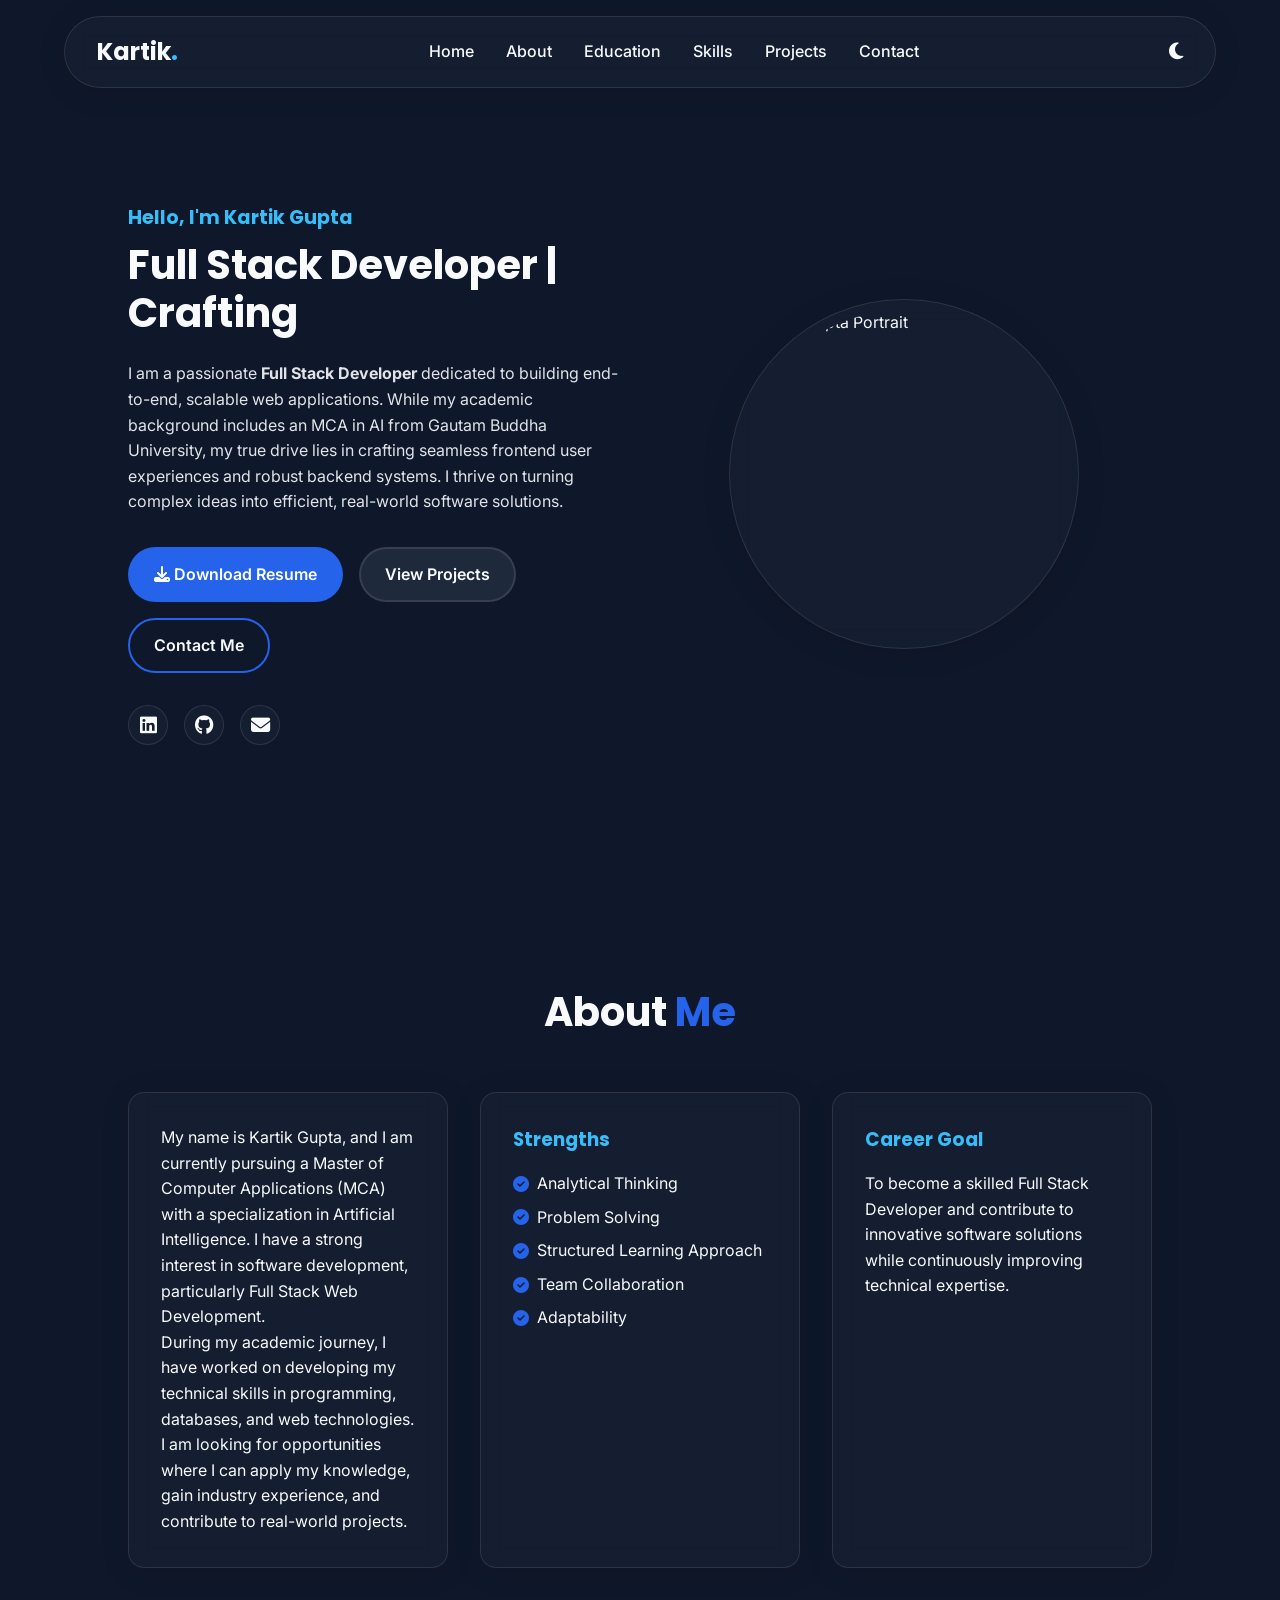
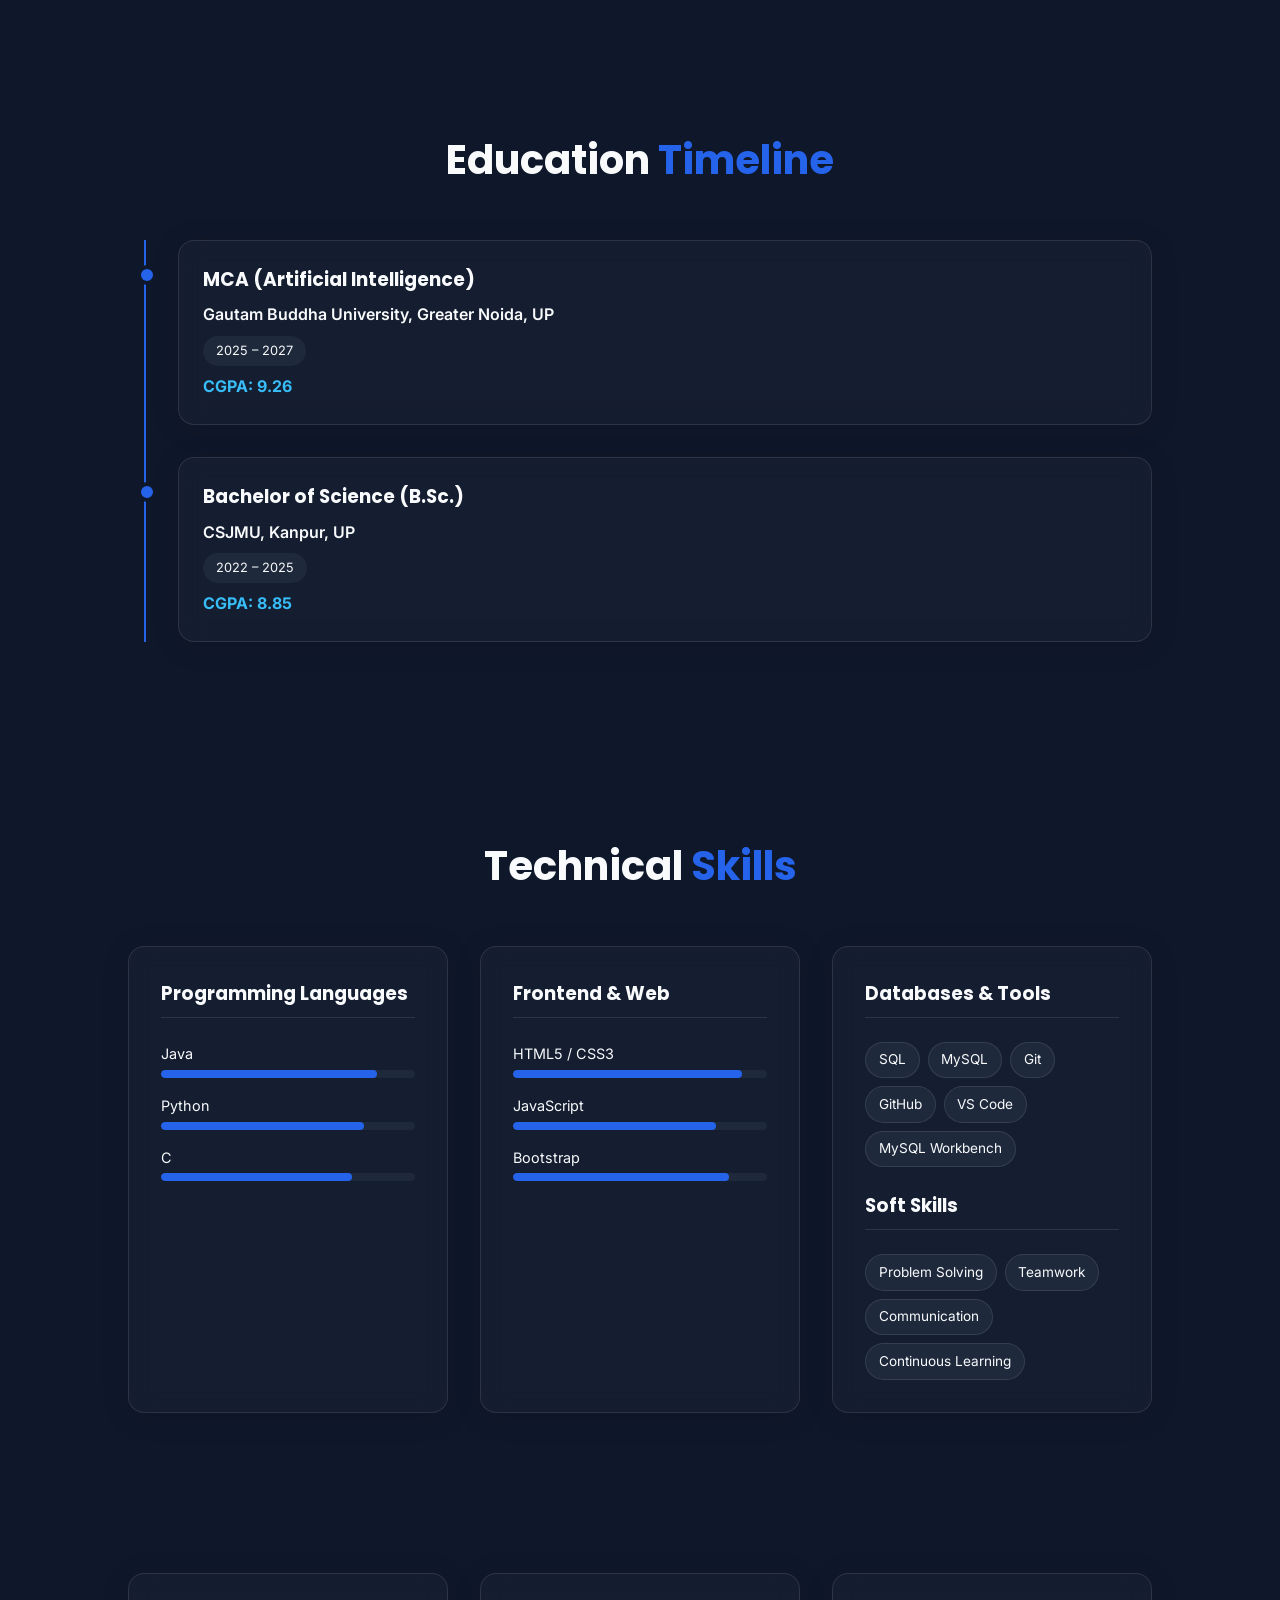
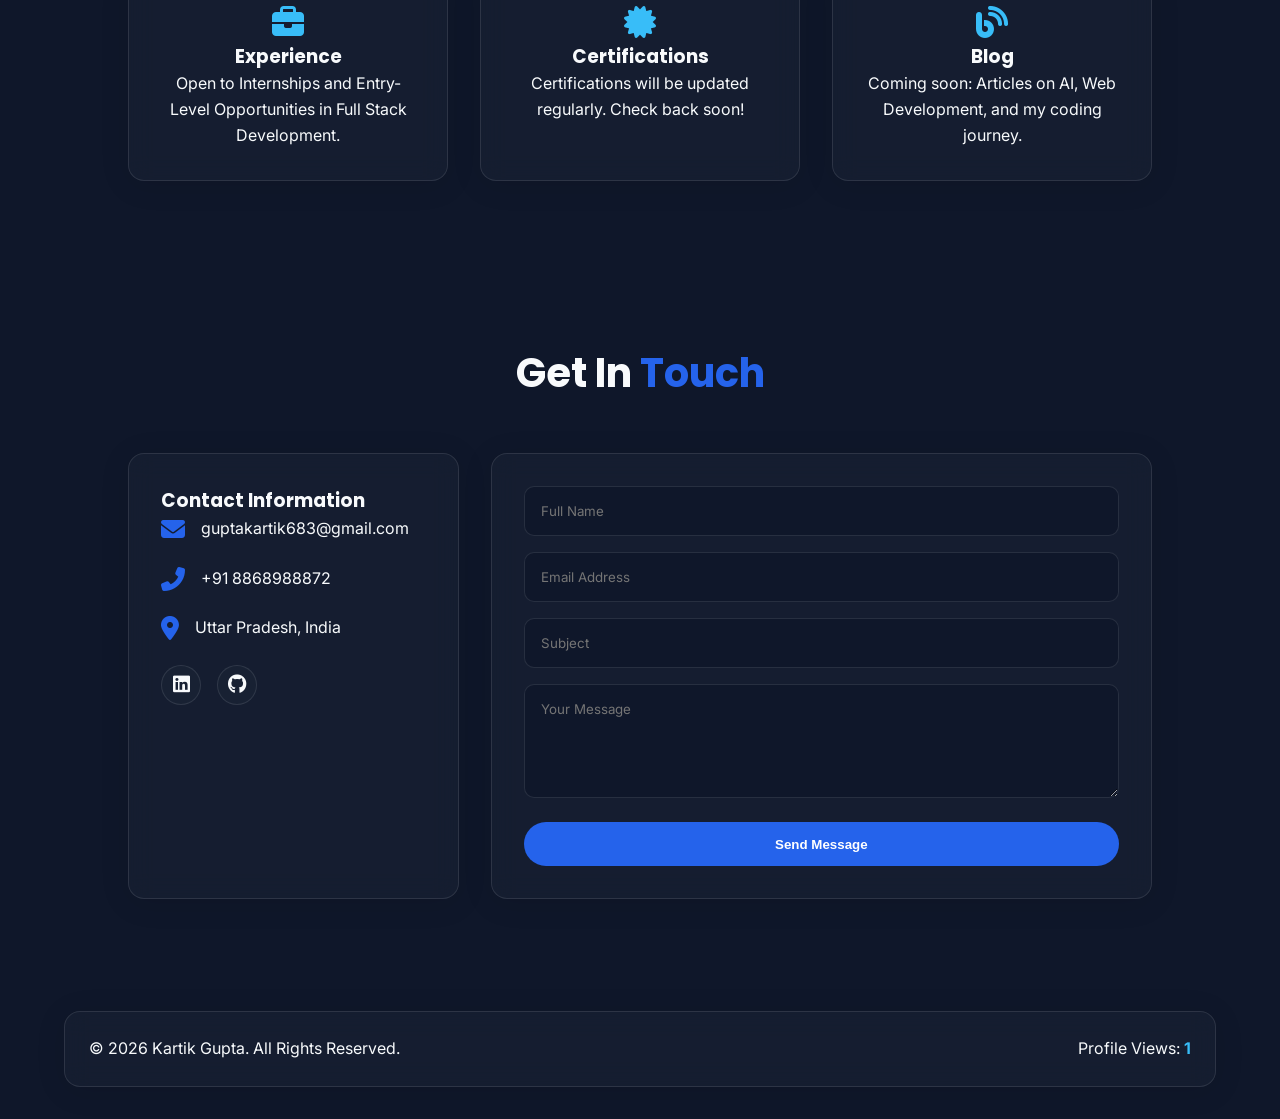
==== index.html @ c0ba5d6f "Renamed files for GitHub Pages" ====
<!DOCTYPE html>
<html lang="en">
<head>
    <meta charset="UTF-8">
    <meta name="viewport" content="width=device-width, initial-scale=1.0">
    <title>Kartik Gupta | Full Stack Developer</title>
    <link href="https://fonts.googleapis.com/css2?family=Inter:wght@300;400;600&family=Poppins:wght@400;500;700&display=swap" rel="stylesheet">
    <link rel="stylesheet" href="https://cdnjs.cloudflare.com/ajax/libs/font-awesome/6.4.0/css/all.min.css">
    <link rel="stylesheet" href="style.css">
</head>
<body>
    <header>
        <nav class="navbar glass-effect">
            <div class="logo">Kartik<span class="accent">.</span></div>
            <ul class="nav-links">
                <li><a href="#home">Home</a></li>
                <li><a href="#about">About</a></li>
                <li><a href="#education">Education</a></li>
                <li><a href="#skills">Skills</a></li>
                <li><a href="#projects">Projects</a></li>
                <li><a href="#contact">Contact</a></li>
            </ul>
            <div class="nav-controls">
                <button id="theme-toggle" aria-label="Toggle Theme"><i class="fas fa-moon"></i></button>
                <button class="hamburger" aria-label="Menu"><i class="fas fa-bars"></i></button>
            </div>
        </nav>
    </header>

    <section id="home" class="hero section-padding">
        <div class="hero-content">
            <h3 class="subtitle">Hello, I'm Kartik Gupta</h3>
            <h1 class="title"><span id="typing-text"></span></h1>
            <p class="intro">
                I am a passionate <strong>Full Stack Developer</strong> dedicated to building end-to-end, scalable web applications. While my academic background includes an MCA in AI from Gautam Buddha University, my true drive lies in crafting seamless frontend user experiences and robust backend systems. I thrive on turning complex ideas into efficient, real-world software solutions.
            </p>
            <div class="hero-buttons">
                <a href="#" class="btn btn-primary" download><i class="fas fa-download"></i> Download Resume</a>
                <a href="#projects" class="btn btn-secondary">View Projects</a>
                <a href="#contact" class="btn btn-outline">Contact Me</a>
            </div>
            <div class="social-links">
                <a href="https://www.linkedin.com/in/kartik-gupta-987413374" target="_blank"><i class="fab fa-linkedin"></i></a>
                <a href="https://github.com/Kartikgupta00" target="_blank"><i class="fab fa-github"></i></a>
                <a href="mailto:guptakartik683@gmail.com"><i class="fas fa-envelope"></i></a>
            </div>
        </div>
        <div class="hero-image">
            <div class="image-frame glass-effect">
                <img src="Kartik.jpeg" alt="Kartik Gupta Portrait" id="profile-pic">
            </div>
        </div>
    </section>

    <section id="about" class="about section-padding">
        <h2 class="section-title">About <span>Me</span></h2>
        <div class="about-grid">
            <div class="about-card glass-effect">
                <p>My name is Kartik Gupta, and I am currently pursuing a Master of Computer Applications (MCA) with a specialization in Artificial Intelligence. I have a strong interest in software development, particularly Full Stack Web Development.</p>
                <p>During my academic journey, I have worked on developing my technical skills in programming, databases, and web technologies. I am looking for opportunities where I can apply my knowledge, gain industry experience, and contribute to real-world projects.</p>
            </div>
            <div class="about-card glass-effect strengths-card">
                <h3>Strengths</h3>
                <ul class="strengths-list">
                    <li><i class="fas fa-check-circle"></i> Analytical Thinking</li>
                    <li><i class="fas fa-check-circle"></i> Problem Solving</li>
                    <li><i class="fas fa-check-circle"></i> Structured Learning Approach</li>
                    <li><i class="fas fa-check-circle"></i> Team Collaboration</li>
                    <li><i class="fas fa-check-circle"></i> Adaptability</li>
                </ul>
            </div>
            <div class="about-card glass-effect goal-card">
                <h3>Career Goal</h3>
                <p>To become a skilled Full Stack Developer and contribute to innovative software solutions while continuously improving technical expertise.</p>
            </div>
        </div>
    </section>

    <section id="education" class="education section-padding">
        <h2 class="section-title">Education <span>Timeline</span></h2>
        <div class="timeline">
            <div class="timeline-item glass-effect">
                <div class="timeline-dot"></div>
                <h3>MCA (Artificial Intelligence)</h3>
                <p class="institution">Gautam Buddha University, Greater Noida, UP</p>
                <span class="duration">2025 – 2027</span>
                <p class="cgpa">CGPA: 9.26</p>
            </div>
            <div class="timeline-item glass-effect">
                <div class="timeline-dot"></div>
                <h3>Bachelor of Science (B.Sc.)</h3>
                <p class="institution">CSJMU, Kanpur, UP</p>
                <span class="duration">2022 – 2025</span>
                <p class="cgpa">CGPA: 8.85</p>
            </div>
        </div>
    </section>

    <section id="skills" class="skills section-padding">
        <h2 class="section-title">Technical <span>Skills</span></h2>
        <div class="skills-grid">
            <div class="skill-category glass-effect">
                <h3>Programming Languages</h3>
                <div class="skill-bar"><span class="skill-name">Java</span><div class="progress"><div class="progress-fill" style="width: 85%;"></div></div></div>
                <div class="skill-bar"><span class="skill-name">Python</span><div class="progress"><div class="progress-fill" style="width: 80%;"></div></div></div>
                <div class="skill-bar"><span class="skill-name">C</span><div class="progress"><div class="progress-fill" style="width: 75%;"></div></div></div>
            </div>
            <div class="skill-category glass-effect">
                <h3>Frontend & Web</h3>
                <div class="skill-bar"><span class="skill-name">HTML5 / CSS3</span><div class="progress"><div class="progress-fill" style="width: 90%;"></div></div></div>
                <div class="skill-bar"><span class="skill-name">JavaScript</span><div class="progress"><div class="progress-fill" style="width: 80%;"></div></div></div>
                <div class="skill-bar"><span class="skill-name">Bootstrap</span><div class="progress"><div class="progress-fill" style="width: 85%;"></div></div></div>
            </div>
            <div class="skill-category glass-effect">
                <h3>Databases & Tools</h3>
                <div class="skill-tags">
                    <span>SQL</span> <span>MySQL</span> <span>Git</span> <span>GitHub</span> <span>VS Code</span> <span>MySQL Workbench</span>
                </div>
                <h3 class="mt-4">Soft Skills</h3>
                <div class="skill-tags">
                    <span>Problem Solving</span> <span>Teamwork</span> <span>Communication</span> <span>Continuous Learning</span>
                </div>
            </div>
        </div>
    </section>

    <!-- <section id="projects" class="projects section-padding">
        <h2 class="section-title">Featured <span>Projects</span></h2>
        <div class="filter-buttons">
            <button class="filter-btn active" data-filter="all">All</button>
            <button class="filter-btn" data-filter="fullstack">Full Stack</button>
            <button class="filter-btn" data-filter="java">Java</button>
            <button class="filter-btn" data-filter="python">Python</button>
        </div>
        <div class="project-grid">
            <div class="project-card glass-effect" data-category="fullstack">
                <img src="https://via.placeholder.com/300x200" alt="Project 1">
                <div class="project-content">
                    <h3>E-Commerce Platform</h3>
                    <p>A full-stack web application with user authentication, product management, and a shopping cart.</p>
                    <div class="tech-stack"><span>HTML/CSS</span> <span>JS</span> <span>MySQL</span></div>
                    <div class="project-links">
                        <a href="#"><i class="fab fa-github"></i> GitHub</a>
                        <a href="#"><i class="fas fa-external-link-alt"></i> Live Demo</a>
                    </div>
                </div>
            </div>
            <div class="project-card glass-effect" data-category="java">
                <img src="https://via.placeholder.com/300x200" alt="Project 2">
                <div class="project-content">
                    <h3>Inventory Management System</h3>
                    <p>Java-based application to track inventory, manage suppliers, and generate reports.</p>
                    <div class="tech-stack"><span>Java</span> <span>SQL</span></div>
                    <div class="project-links">
                        <a href="#"><i class="fab fa-github"></i> GitHub</a>
                    </div>
                </div>
            </div>
             <div class="project-card glass-effect" data-category="python">
                <img src="https://via.placeholder.com/300x200" alt="Project 3">
                <div class="project-content">
                    <h3>Data Analysis Dashboard</h3>
                    <p>Interactive dashboard analyzing datasets utilizing Python libraries like Pandas.</p>
                    <div class="tech-stack"><span>Python</span> <span>Pandas</span></div>
                    <div class="project-links">
                        <a href="#"><i class="fab fa-github"></i> GitHub</a>
                        <a href="#"><i class="fas fa-external-link-alt"></i> Live Demo</a>
                    </div>
                </div>
            </div>
        </div>
    </section> -->

    <section class="mini-sections section-padding">
        <div class="grid-3">
            <div class="mini-card glass-effect text-center">
                <i class="fas fa-briefcase fa-2x accent"></i>
                <h3>Experience</h3>
                <p>Open to Internships and Entry-Level Opportunities in Full Stack Development.</p>
            </div>
            <div class="mini-card glass-effect text-center">
                <i class="fas fa-certificate fa-2x accent"></i>
                <h3>Certifications</h3>
                <p>Certifications will be updated regularly. Check back soon!</p>
            </div>
            <div class="mini-card glass-effect text-center">
                <i class="fas fa-blog fa-2x accent"></i>
                <h3>Blog</h3>
                <p>Coming soon: Articles on AI, Web Development, and my coding journey.</p>
            </div>
        </div>
    </section>

    <section id="contact" class="contact section-padding">
        <h2 class="section-title">Get In <span>Touch</span></h2>
        <div class="contact-container">
            <div class="contact-info glass-effect">
                <h3>Contact Information</h3>
                <div class="info-item">
                    <i class="fas fa-envelope"></i>
                    <p>guptakartik683@gmail.com</p>
                </div>
                <div class="info-item">
                    <i class="fas fa-phone-alt"></i>
                    <p>+91 8868988872</p>
                </div>
                <div class="info-item">
                    <i class="fas fa-map-marker-alt"></i>
                    <p>Uttar Pradesh, India</p>
                </div>
                <div class="social-links mt-4">
                    <a href="https://www.linkedin.com/in/kartik-gupta-987413374" target="_blank"><i class="fab fa-linkedin"></i></a>
                    <a href="https://github.com/Kartikgupta00" target="_blank"><i class="fab fa-github"></i></a>
                </div>
            </div>
                <form action="https://formspree.io/f/mqeovekv" method="POST" class="contact-form glass-effect">
                    <input type="text" name="name" placeholder="Full Name" required>
                    <input type="email" name="email" placeholder="Email Address" required>
                    <input type="text" name="subject" placeholder="Subject" required>
                    <textarea name="message" rows="5" placeholder="Your Message" required></textarea>
                    <button type="submit" class="btn btn-primary w-100">Send Message</button>
                </form>
        </div>
    </section>

    <footer>
        <div class="footer-content glass-effect">
            <p>&copy; 2026 Kartik Gupta. All Rights Reserved.</p>
            <p class="visitor-counter">Profile Views: <span id="view-count">0</span></p>
        </div>
    </footer>

    <script src="script.js"></script>
</body>
</html>
---- style.css ----
/* Custom Properties / Color Palette */
:root {
    --primary: #2563EB;
    --secondary: #1E293B;
    --accent: #38BDF8;
    --bg: #0F172A;
    --text: #F8FAFC;
    --glass-bg: rgba(30, 41, 59, 0.4);
    --glass-border: rgba(255, 255, 255, 0.1);
    --font-heading: 'Poppins', sans-serif;
    --font-body: 'Inter', sans-serif;
    --transition: all 0.3s cubic-bezier(0.25, 0.8, 0.25, 1);
}

/* Light Mode Variables */
body.light-mode {
    --bg: #F8FAFC;
    --text: #0F172A;
    --glass-bg: rgba(255, 255, 255, 0.6);
    --glass-border: rgba(0, 0, 0, 0.1);
    --secondary: #E2E8F0;
}

/* Global Reset & Base */
* {
    margin: 0;
    padding: 0;
    box-sizing: border-box;
}

html {
    scroll-behavior: smooth;
}

body {
    background-color: var(--bg);
    color: var(--text);
    font-family: var(--font-body);
    line-height: 1.6;
    transition: background-color 0.4s ease, color 0.4s ease;
    overflow-x: hidden;
}

h1, h2, h3, h4 {
    font-family: var(--font-heading);
}

a { text-decoration: none; color: inherit; }
ul { list-style: none; }
.mt-4 { margin-top: 1.5rem; }
.text-center { text-align: center; }
.w-100 { width: 100%; }

/* Glassmorphism Utility */
.glass-effect {
    background: var(--glass-bg);
    backdrop-filter: blur(12px);
    -webkit-backdrop-filter: blur(12px);
    border: 1px solid var(--glass-border);
    border-radius: 16px;
    box-shadow: 0 4px 30px rgba(0, 0, 0, 0.1);
    transition: var(--transition);
}

.glass-effect:hover {
    transform: translateY(-5px);
    box-shadow: 0 10px 40px rgba(0, 0, 0, 0.2);
}

.accent { color: var(--accent); }

/* Typography & Titles */
.section-padding { padding: 5rem 10%; }
.section-title {
    font-size: 2.5rem;
    text-align: center;
    margin-bottom: 3rem;
}
.section-title span { color: var(--primary); }

/* Navbar */
header {
    position: fixed;
    top: 0; left: 0; width: 100%;
    z-index: 1000;
    padding: 1rem 5%;
}
.navbar {
    display: flex;
    justify-content: space-between;
    align-items: center;
    padding: 1rem 2rem;
    border-radius: 50px;
}
.logo { font-size: 1.5rem; font-weight: 700; font-family: var(--font-heading); }
.nav-links { display: flex; gap: 2rem; }
.nav-links a { font-weight: 500; transition: color 0.3s ease; }
.nav-links a:hover { color: var(--accent); }
.nav-controls { display: flex; gap: 1rem; align-items: center; }
#theme-toggle { background: none; border: none; color: var(--text); font-size: 1.2rem; cursor: pointer; }
.hamburger { display: none; background: none; border: none; color: var(--text); font-size: 1.5rem; cursor: pointer; }

/* Buttons */
.btn {
    padding: 0.8rem 1.5rem;
    border-radius: 30px;
    font-weight: 600;
    cursor: pointer;
    display: inline-block;
    transition: var(--transition);
    border: 2px solid transparent;
}
.btn-primary { background: var(--primary); color: #fff; }
.btn-primary:hover { background: #1d4ed8; transform: scale(1.05); }
.btn-secondary { background: var(--secondary); color: var(--text); border-color: var(--glass-border); }
.btn-secondary:hover { background: var(--text); color: var(--bg); transform: scale(1.05); }
.btn-outline { border-color: var(--primary); color: var(--text); }
.btn-outline:hover { background: var(--primary); color: #fff; transform: scale(1.05); }

/* Hero Section */
.hero {
    display: flex;
    align-items: center;
    justify-content: space-between;
    min-height: 100vh;
    padding-top: 8rem;
}
.hero-content { flex: 1; padding-right: 2rem; }
.subtitle { font-size: 1.2rem; color: var(--accent); margin-bottom: 0.5rem; }
.title { font-size: 2.5rem; line-height: 1.2; margin-bottom: 1.5rem; min-height: 80px; }
.intro { font-size: 1rem; margin-bottom: 2rem; color: var(--text); opacity: 0.9; }
.hero-buttons { display: flex; gap: 1rem; margin-bottom: 2rem; flex-wrap: wrap; }
.social-links { display: flex; gap: 1rem; }
.social-links a {
    display: flex; align-items: center; justify-content: center;
    width: 40px; height: 40px; border-radius: 50%;
    background: var(--glass-bg); border: 1px solid var(--glass-border);
    transition: var(--transition); font-size: 1.2rem;
}
.social-links a:hover { background: var(--primary); color: #fff; transform: translateY(-3px); }

.hero-image { flex: 1; display: flex; justify-content: center; }
.image-frame {
    width: 350px; height: 350px; border-radius: 50%;
    padding: 10px; display: flex; justify-content: center; align-items: center;
}
.image-frame img {
    width: 100%; height: 100%; border-radius: 50%; object-fit: cover;
}

/* Layout Grids */
.about-grid, .grid-3 {
    display: grid;
    gap: 2rem;
    grid-template-columns: repeat(auto-fit, minmax(300px, 1fr));
}
.about-card, .mini-card { padding: 2rem; }
.about-card h3 { margin-bottom: 1rem; color: var(--accent); }
.strengths-list li { margin-bottom: 0.5rem; display: flex; align-items: center; gap: 0.5rem; }
.strengths-list i { color: var(--primary); }

/* Education Timeline */
.timeline { position: relative; border-left: 2px solid var(--primary); margin-left: 1rem; padding-left: 2rem; }
.timeline-item { position: relative; padding: 1.5rem; margin-bottom: 2rem; }
.timeline-dot {
    position: absolute; left: -2.6rem; top: 1.5rem;
    width: 20px; height: 20px; border-radius: 50%;
    background: var(--primary); border: 4px solid var(--bg);
}
.institution { font-weight: 600; margin-top: 0.5rem; }
.duration { display: inline-block; padding: 0.3rem 0.8rem; background: var(--secondary); border-radius: 20px; font-size: 0.8rem; margin: 0.5rem 0; }
.cgpa { color: var(--accent); font-weight: 700; }

/* Skills */
.skills-grid { display: grid; grid-template-columns: repeat(auto-fit, minmax(300px, 1fr)); gap: 2rem; }
.skill-category { padding: 2rem; }
.skill-category h3 { margin-bottom: 1.5rem; border-bottom: 1px solid var(--glass-border); padding-bottom: 0.5rem; }
.skill-bar { margin-bottom: 1rem; }
.skill-name { display: block; margin-bottom: 0.3rem; font-size: 0.9rem; }
.progress { width: 100%; height: 8px; background: var(--secondary); border-radius: 10px; overflow: hidden; }
.progress-fill { height: 100%; background: var(--primary); border-radius: 10px; }
.skill-tags { display: flex; flex-wrap: wrap; gap: 0.5rem; }
.skill-tags span { background: var(--secondary); padding: 0.4rem 0.8rem; border-radius: 20px; font-size: 0.85rem; border: 1px solid var(--glass-border); }

/* Projects */
/* .filter-buttons { display: flex; justify-content: center; gap: 1rem; margin-bottom: 2rem; flex-wrap: wrap; }
.filter-btn { padding: 0.5rem 1.5rem; background: transparent; border: 1px solid var(--glass-border); color: var(--text); border-radius: 20px; cursor: pointer; transition: var(--transition); }
.filter-btn.active, .filter-btn:hover { background: var(--primary); color: #fff; border-color: var(--primary); }
.project-grid { display: grid; grid-template-columns: repeat(auto-fit, minmax(300px, 1fr)); gap: 2rem; }
.project-card { overflow: hidden; display: flex; flex-direction: column; }
.project-card img { width: 100%; height: 200px; object-fit: cover; border-bottom: 1px solid var(--glass-border); }
.project-content { padding: 1.5rem; flex: 1; display: flex; flex-direction: column; }
.project-content h3 { margin-bottom: 0.5rem; }
.project-content p { font-size: 0.9rem; margin-bottom: 1rem; flex: 1; }
.tech-stack { display: flex; gap: 0.5rem; margin-bottom: 1rem; flex-wrap: wrap; }
.tech-stack span { font-size: 0.75rem; background: var(--secondary); padding: 0.2rem 0.6rem; border-radius: 10px; color: var(--accent); }
.project-links { display: flex; gap: 1rem; }
.project-links a { font-size: 0.9rem; font-weight: 600; display: flex; align-items: center; gap: 0.3rem; transition: color 0.3s; }
.project-links a:hover { color: var(--primary); } */

/* Contact Form */
.contact-container { display: grid; grid-template-columns: 1fr 2fr; gap: 2rem; }
.contact-info, .contact-form { padding: 2rem; }
.info-item { display: flex; align-items: center; gap: 1rem; margin-bottom: 1.5rem; }
.info-item i { font-size: 1.5rem; color: var(--primary); }
.contact-form input, .contact-form textarea {
    width: 100%; padding: 1rem; margin-bottom: 1rem;
    background: var(--bg); border: 1px solid var(--glass-border);
    border-radius: 10px; color: var(--text); font-family: inherit;
}
.contact-form input:focus, .contact-form textarea:focus { outline: none; border-color: var(--primary); }

/* Footer */
footer { text-align: center; padding: 2rem 5%; }
.footer-content { padding: 1.5rem; display: flex; justify-content: space-between; align-items: center; flex-wrap: wrap; }
.visitor-counter span { color: var(--accent); font-weight: bold; }

/* Responsive Media Queries */
@media (max-width: 992px) {
    .hero { flex-direction: column-reverse; text-align: center; padding-top: 6rem; }
    .hero-content { padding-right: 0; margin-top: 2rem; }
    .hero-buttons { justify-content: center; }
    .social-links { justify-content: center; }
    .contact-container { grid-template-columns: 1fr; }
}

@media (max-width: 768px) {
    .hamburger { display: block; }
    .nav-links {
        position: fixed; top: 80px; left: -100%; flex-direction: column;
        background: var(--bg); width: 100%; text-align: center;
        padding: 2rem 0; border-radius: 0 0 20px 20px;
        transition: left 0.3s ease;
        border-bottom: 1px solid var(--glass-border);
    }
    .nav-links.active { left: 0; }
    .section-padding { padding: 3rem 5%; }
    .title { font-size: 1.8rem; }
}
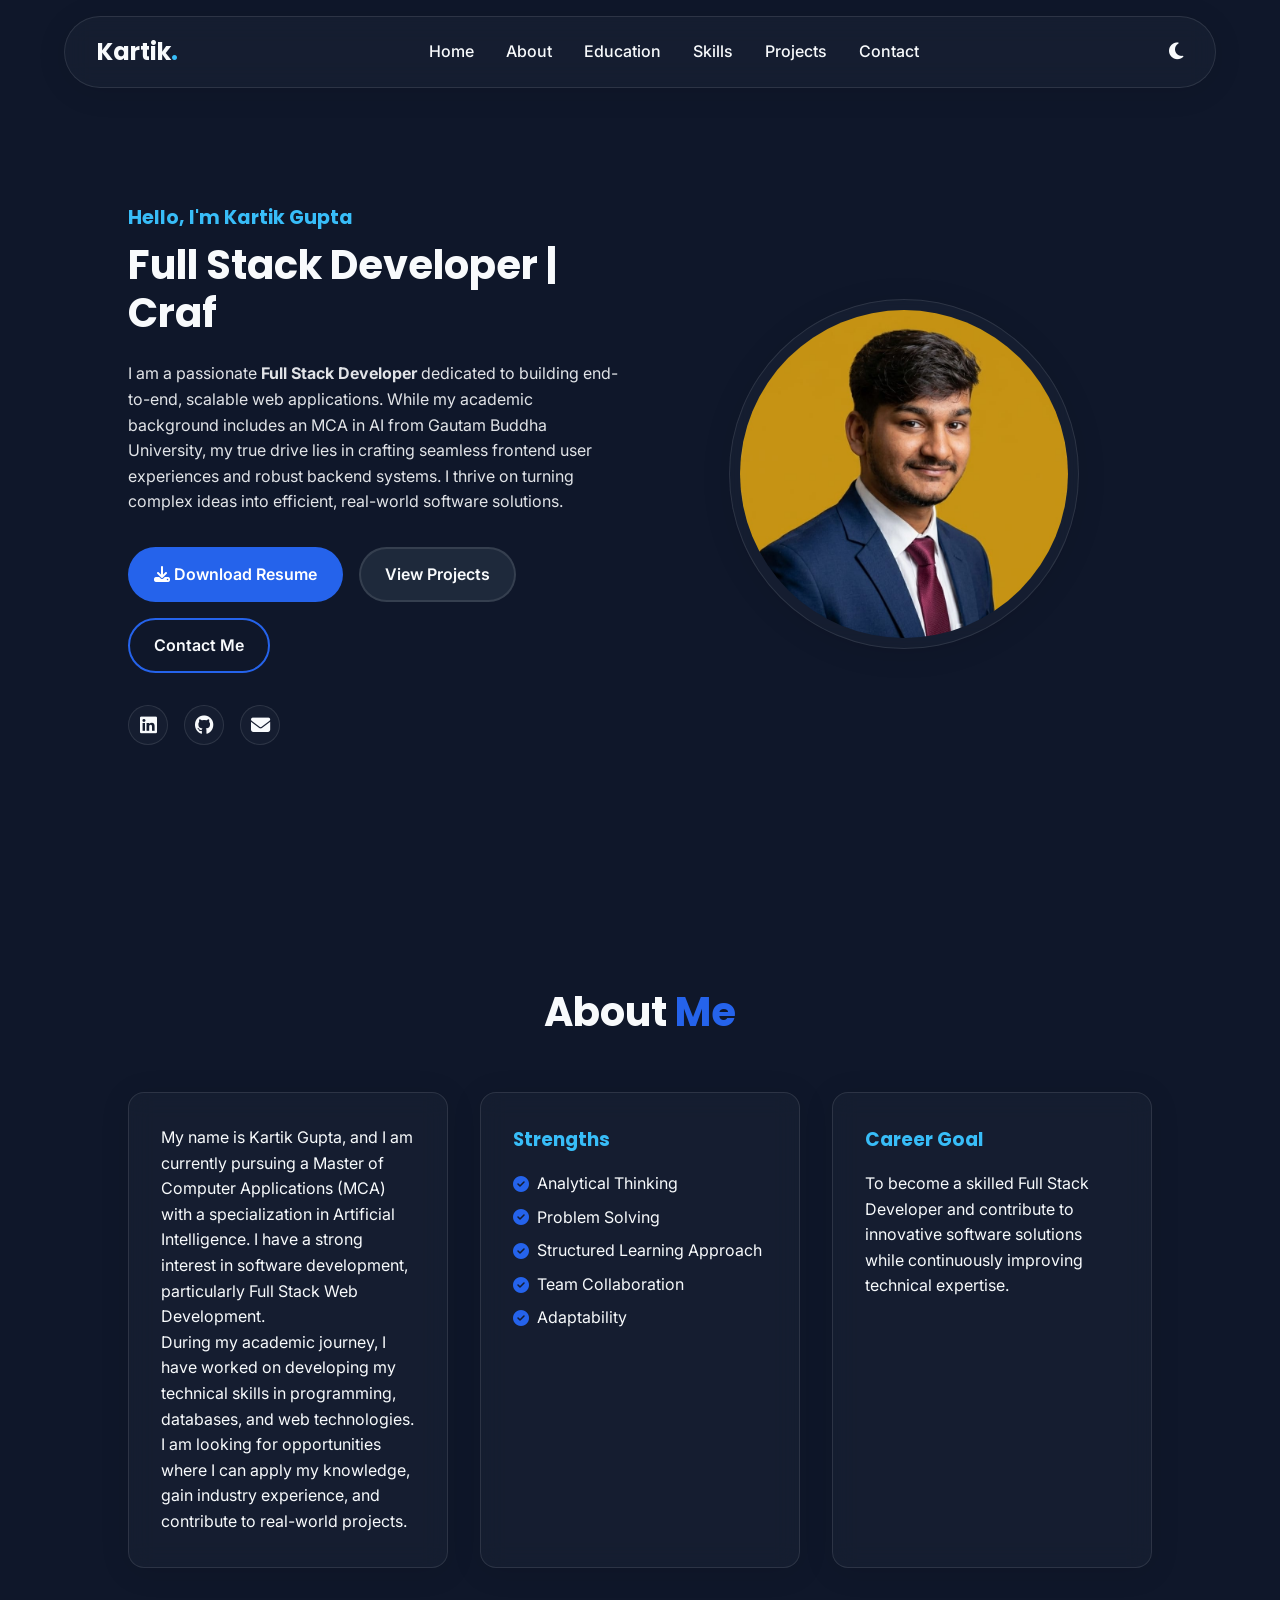
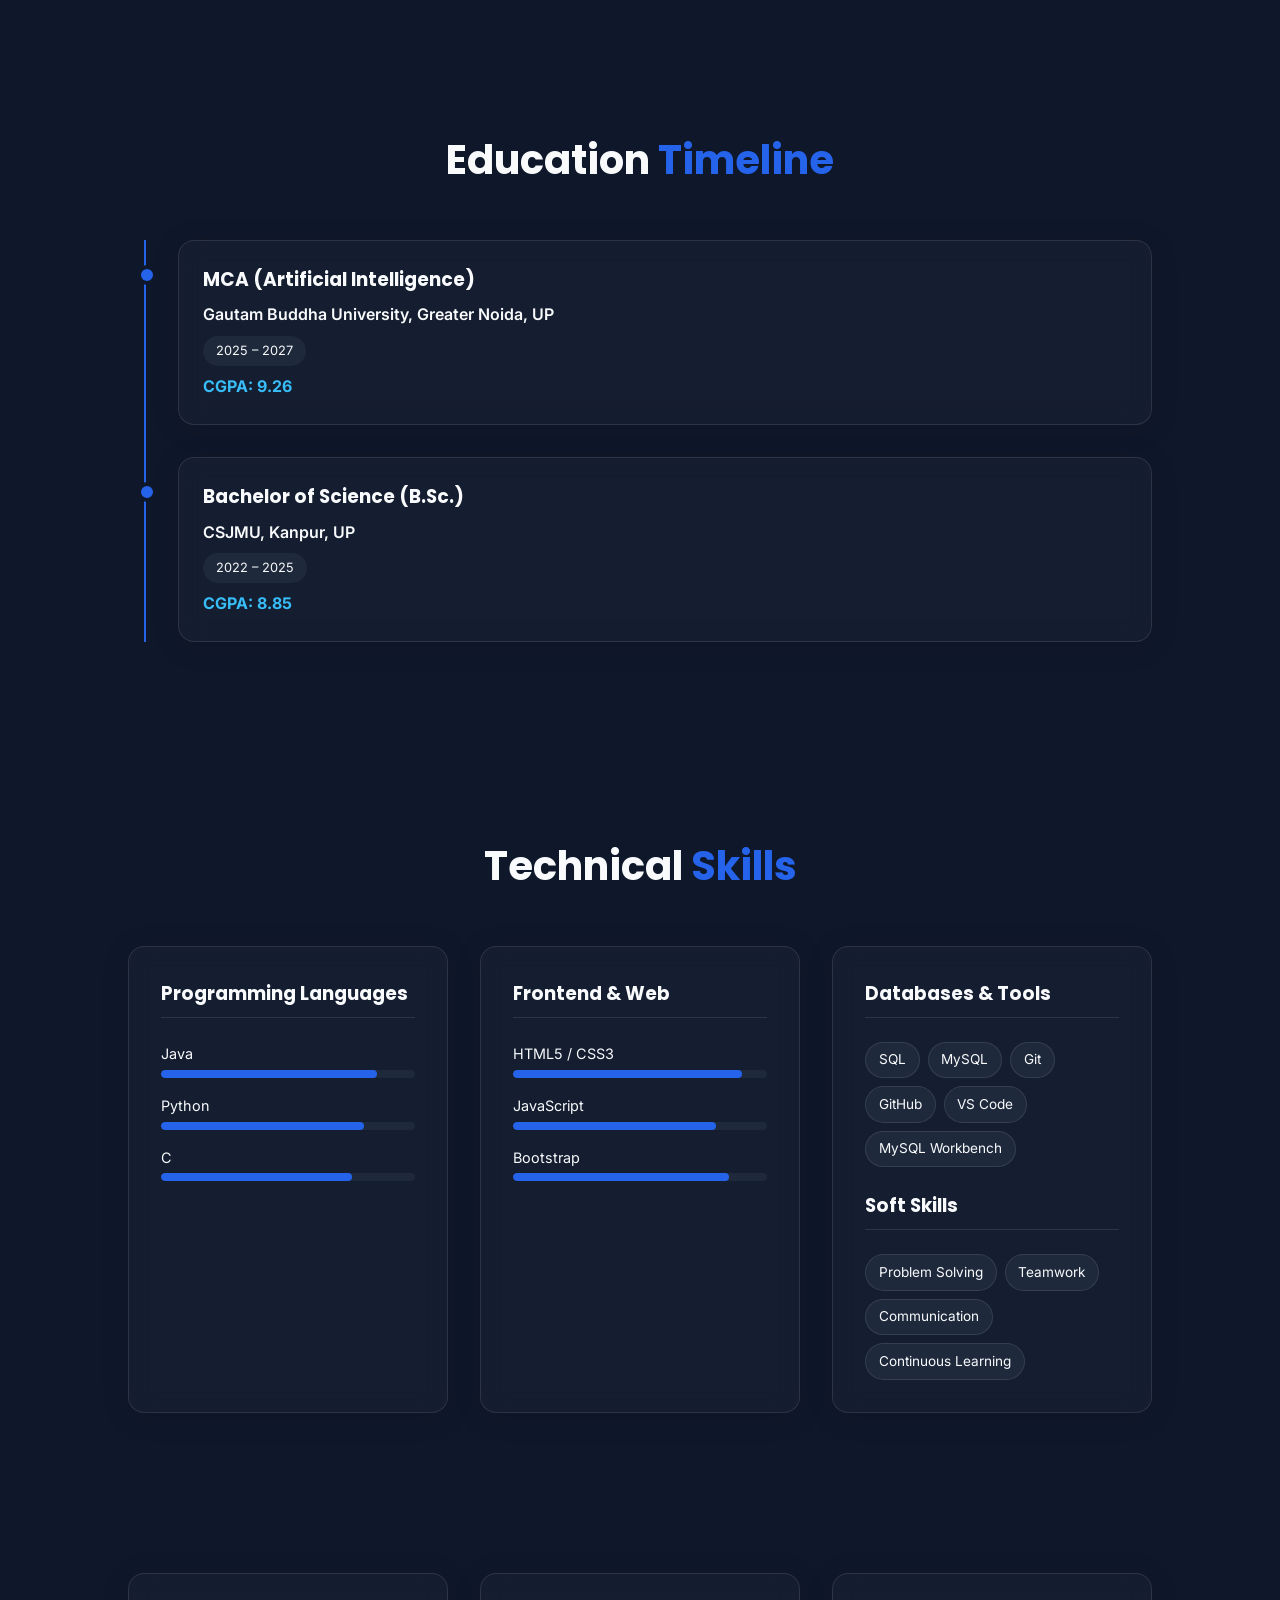
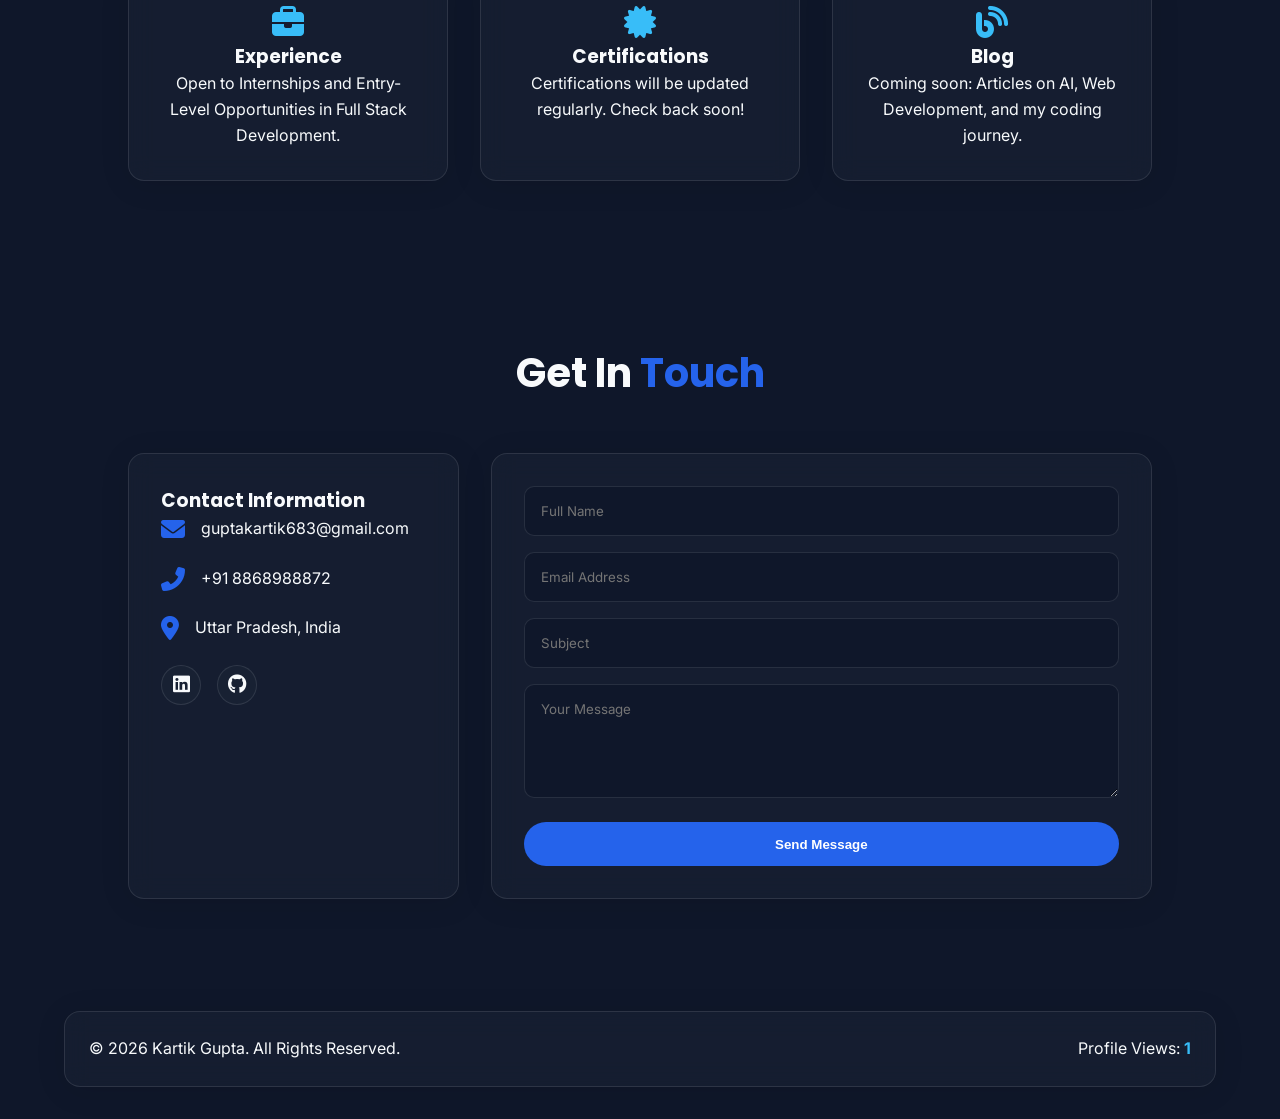
==== commit 106338ae: "Renamed files for GitHub Pages" ====
--- a/index.html
+++ b/index.html
@@ -47,7 +47,7 @@
         </div>
         <div class="hero-image">
             <div class="image-frame glass-effect">
-                <img src="Kartik.jpeg" alt="Kartik Gupta Portrait" id="profile-pic">
+                <img src="assets/images/kartik.jpeg" alt="Kartik Gupta">
             </div>
         </div>
     </section>
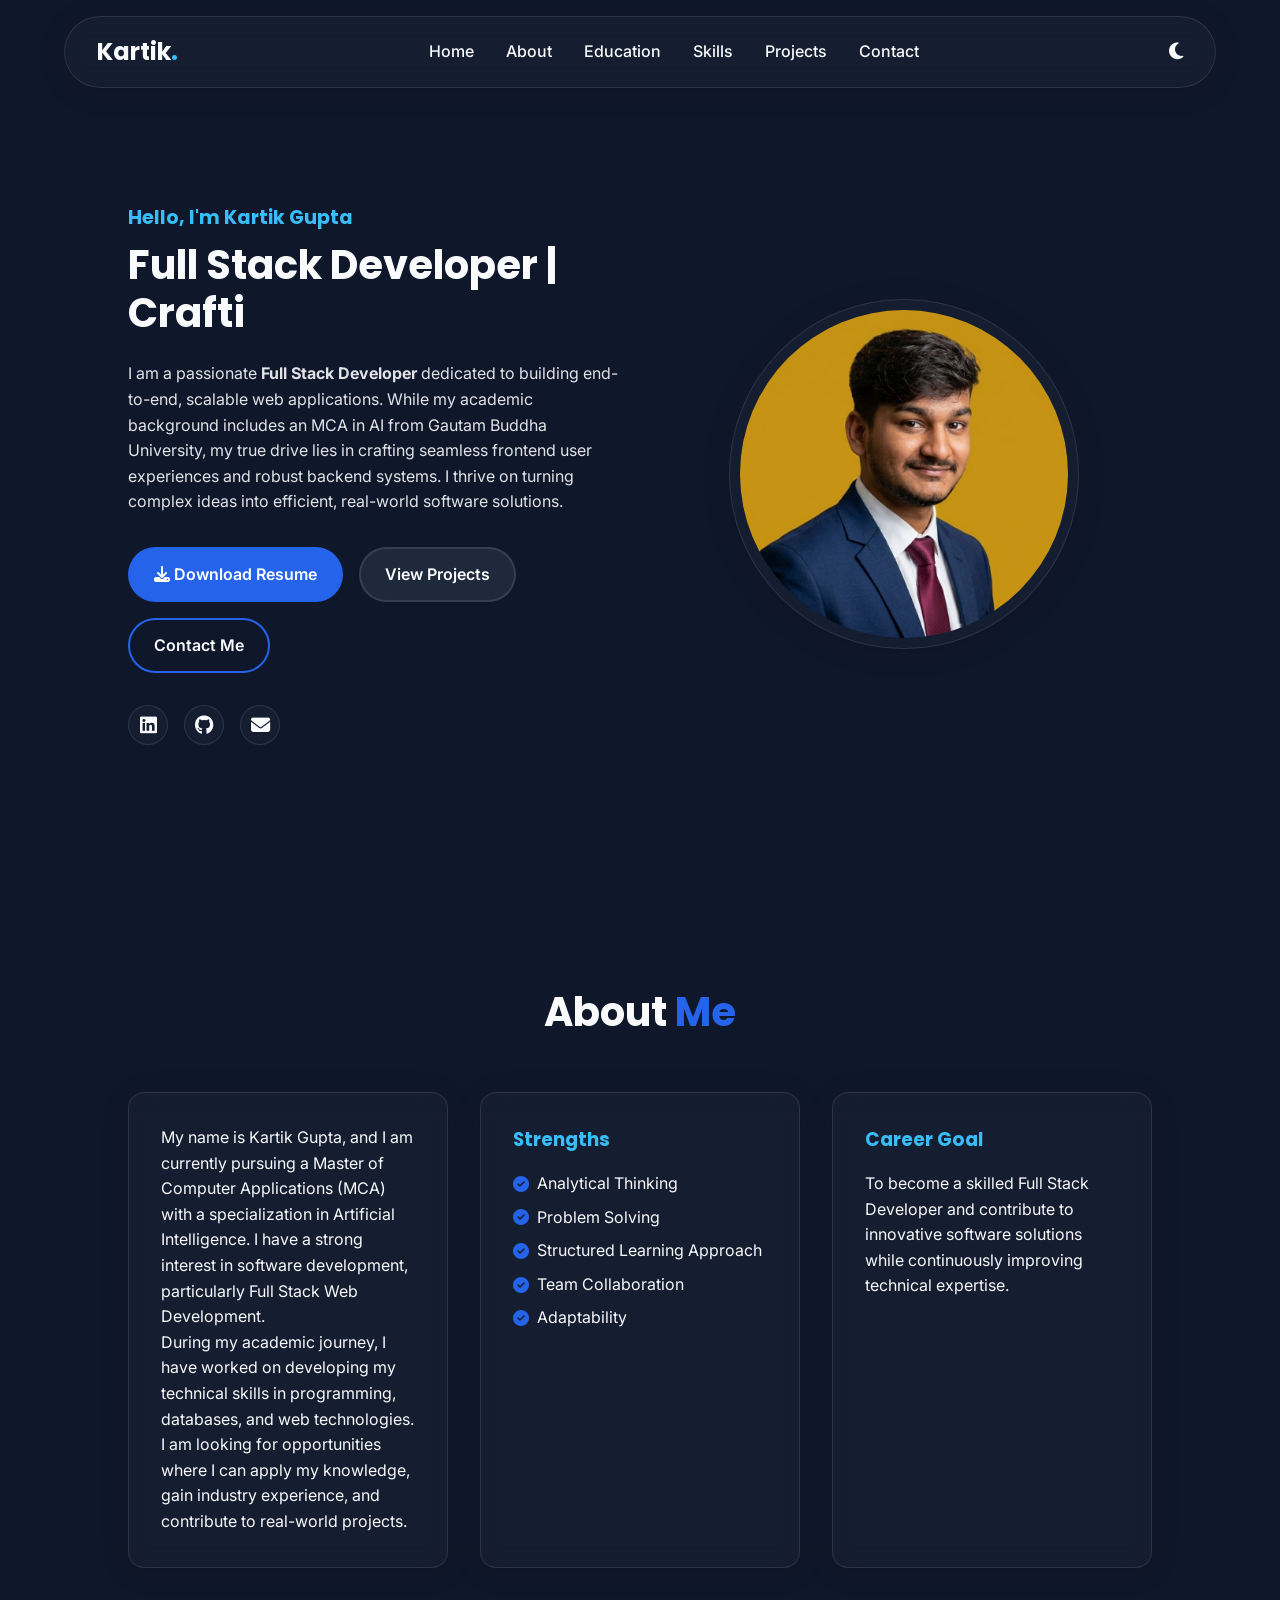
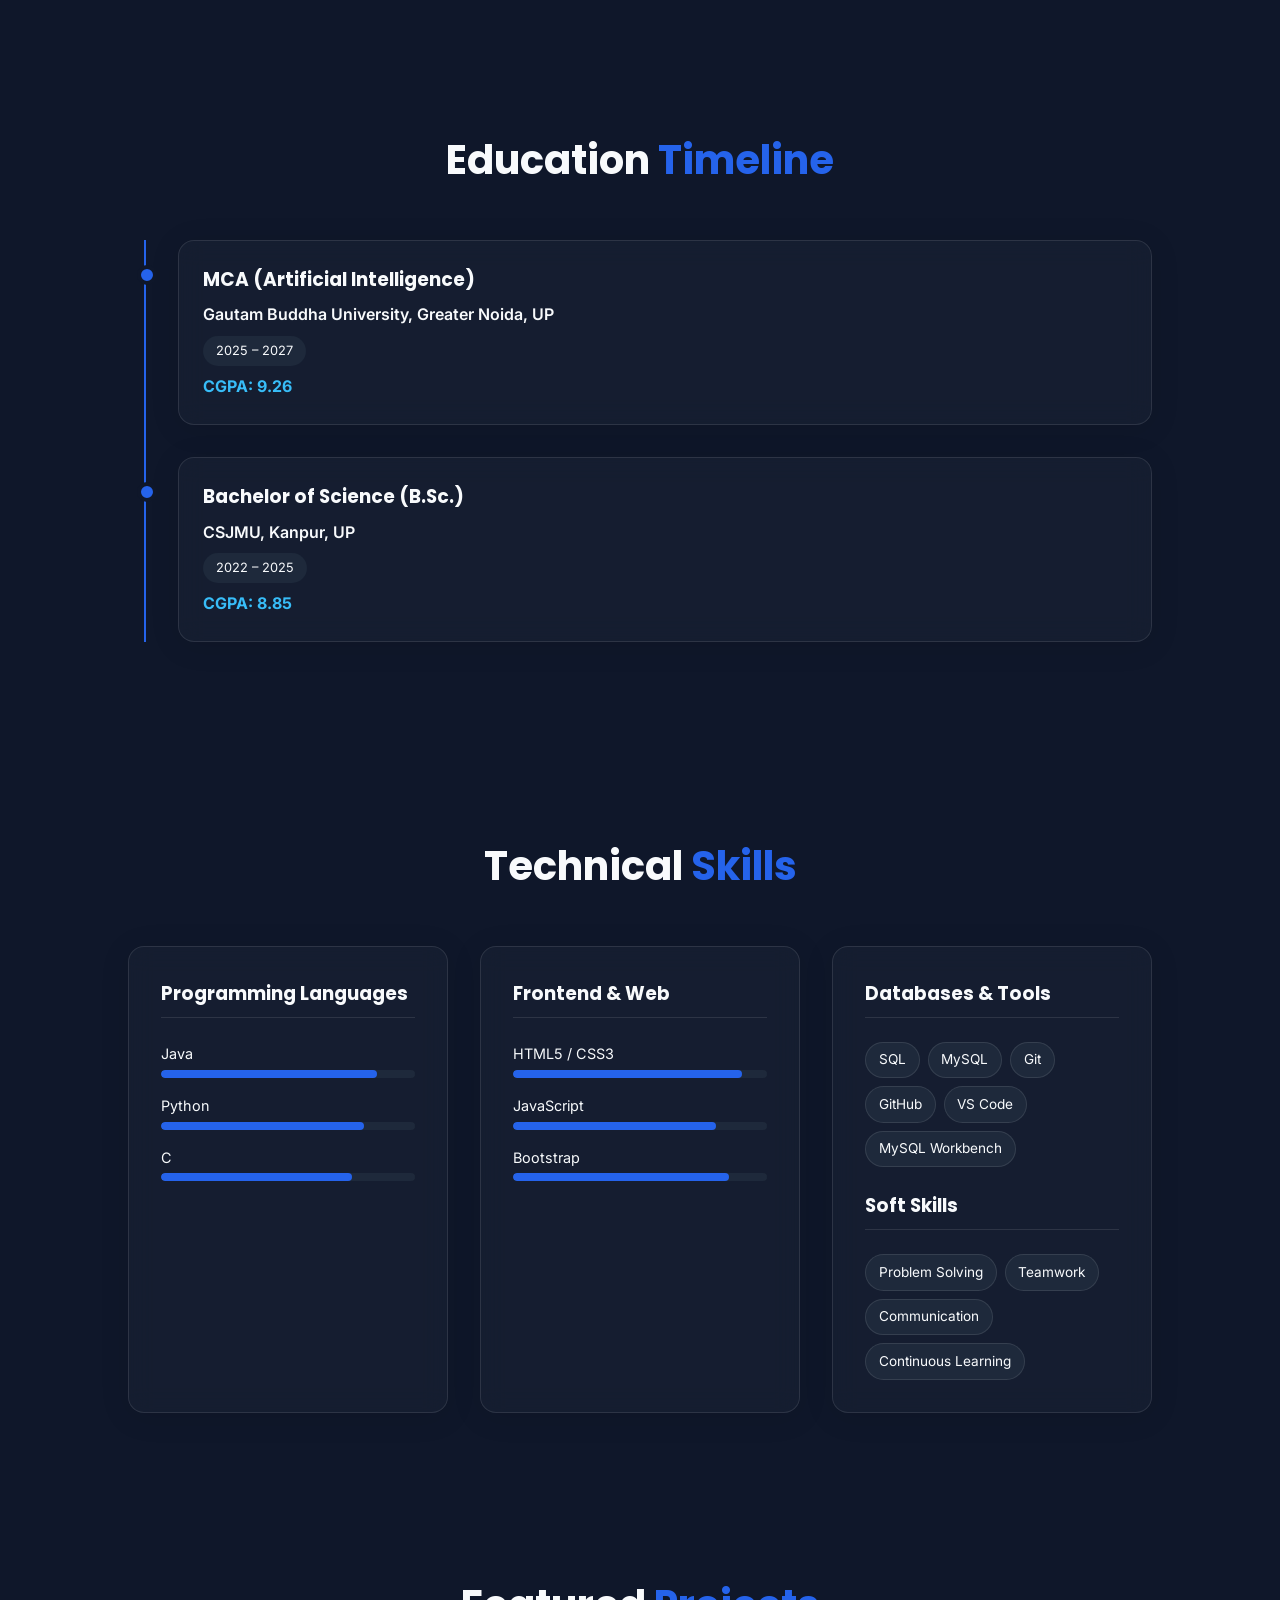
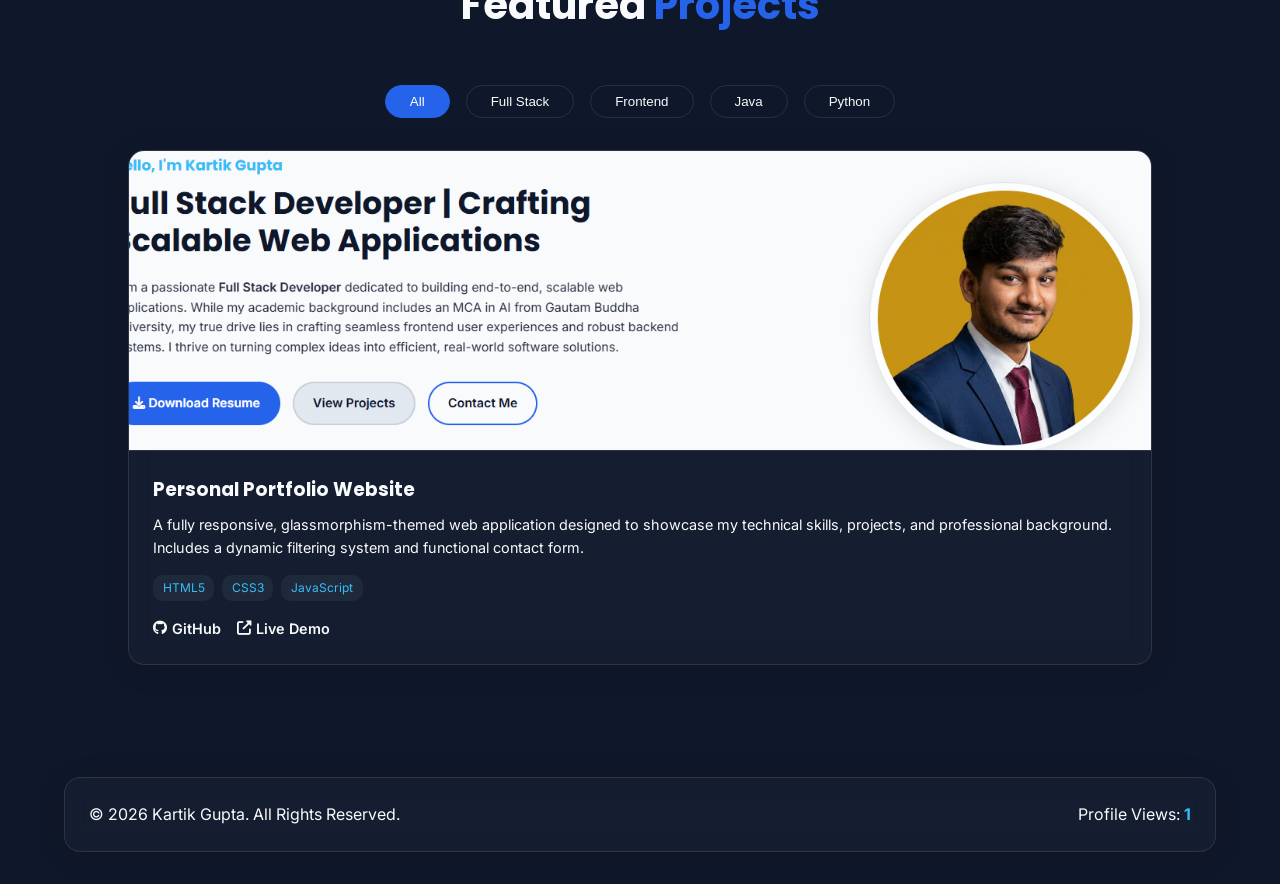
==== commit ff8448e9: "add project" ====
--- a/index.html
+++ b/index.html
@@ -124,15 +124,30 @@
         </div>
     </section>
 
-    <!-- <section id="projects" class="projects section-padding">
+    <section id="projects" class="projects section-padding">
         <h2 class="section-title">Featured <span>Projects</span></h2>
         <div class="filter-buttons">
             <button class="filter-btn active" data-filter="all">All</button>
             <button class="filter-btn" data-filter="fullstack">Full Stack</button>
+            <button class="filter-btn" data-filter="frontend">Frontend</button>
             <button class="filter-btn" data-filter="java">Java</button>
             <button class="filter-btn" data-filter="python">Python</button>
         </div>
-        <div class="project-grid">
+
+        <div class="project-card glass-effect" data-category="frontend">
+            <img src="assets/images/livephoto.png" alt="Personal Portfolio Project" style="width: 100%; height: 300px; object-fit: cover; object-position: top;">
+            <div class="project-content">
+            <h3>Personal Portfolio Website</h3>
+            <p>A fully responsive, glassmorphism-themed web application designed to showcase my technical skills, projects, and professional background. Includes a dynamic filtering system and functional contact form.</p>
+            <div class="tech-stack"><span>HTML5</span> <span>CSS3</span> <span>JavaScript</span></div>
+            <div class="project-links">
+            <a href="https://github.com/Kartikgupta00" target="_blank"><i class="fab fa-github"></i> GitHub</a>
+            <a href="https://kartikgupta-port-folio.netlify.app" target="_blank"><i class="fas fa-external-link-alt"></i> Live Demo</a>
+        </div>
+    </div>
+</div>
+        
+        <!-- <div class="project-grid">
             <div class="project-card glass-effect" data-category="fullstack">
                 <img src="https://via.placeholder.com/300x200" alt="Project 1">
                 <div class="project-content">
@@ -169,7 +184,7 @@
                 </div>
             </div>
         </div>
-    </section> -->
+    </section>
 
     <section class="mini-sections section-padding">
         <div class="grid-3">
@@ -220,7 +235,7 @@
                     <textarea name="message" rows="5" placeholder="Your Message" required></textarea>
                     <button type="submit" class="btn btn-primary w-100">Send Message</button>
                 </form>
-        </div>
+        </div> -->
     </section>
 
     <footer>
--- a/style.css
+++ b/style.css
@@ -183,10 +183,10 @@
 .skill-tags span { background: var(--secondary); padding: 0.4rem 0.8rem; border-radius: 20px; font-size: 0.85rem; border: 1px solid var(--glass-border); }
 
 /* Projects */
-/* .filter-buttons { display: flex; justify-content: center; gap: 1rem; margin-bottom: 2rem; flex-wrap: wrap; }
+.filter-buttons { display: flex; justify-content: center; gap: 1rem; margin-bottom: 2rem; flex-wrap: wrap; }
 .filter-btn { padding: 0.5rem 1.5rem; background: transparent; border: 1px solid var(--glass-border); color: var(--text); border-radius: 20px; cursor: pointer; transition: var(--transition); }
 .filter-btn.active, .filter-btn:hover { background: var(--primary); color: #fff; border-color: var(--primary); }
-.project-grid { display: grid; grid-template-columns: repeat(auto-fit, minmax(300px, 1fr)); gap: 2rem; }
+.project-grid { display: grid; grid-template-columns: repeat(auto-fill, minmax(300px, 1fr)); gap: 2rem; }
 .project-card { overflow: hidden; display: flex; flex-direction: column; }
 .project-card img { width: 100%; height: 200px; object-fit: cover; border-bottom: 1px solid var(--glass-border); }
 .project-content { padding: 1.5rem; flex: 1; display: flex; flex-direction: column; }
@@ -196,7 +196,7 @@
 .tech-stack span { font-size: 0.75rem; background: var(--secondary); padding: 0.2rem 0.6rem; border-radius: 10px; color: var(--accent); }
 .project-links { display: flex; gap: 1rem; }
 .project-links a { font-size: 0.9rem; font-weight: 600; display: flex; align-items: center; gap: 0.3rem; transition: color 0.3s; }
-.project-links a:hover { color: var(--primary); } */
+.project-links a:hover { color: var(--primary); }
 
 /* Contact Form */
 .contact-container { display: grid; grid-template-columns: 1fr 2fr; gap: 2rem; }
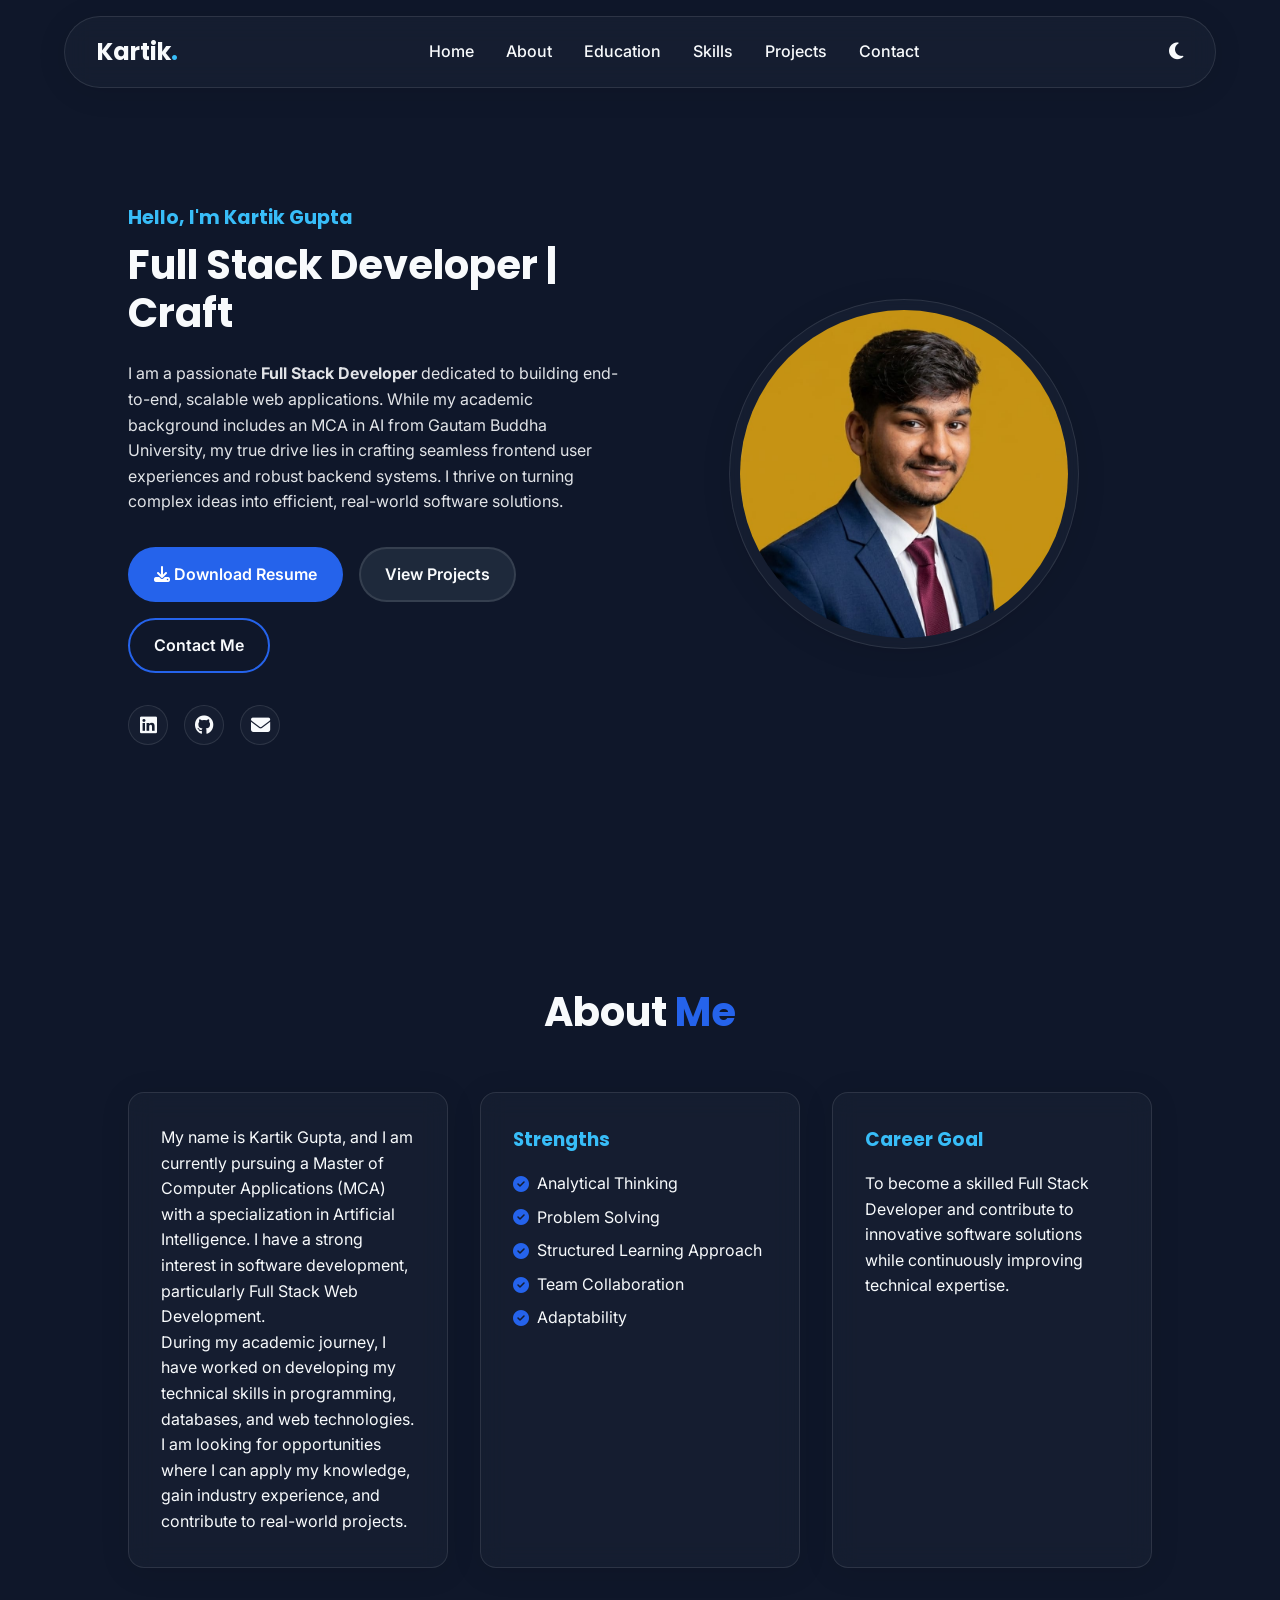
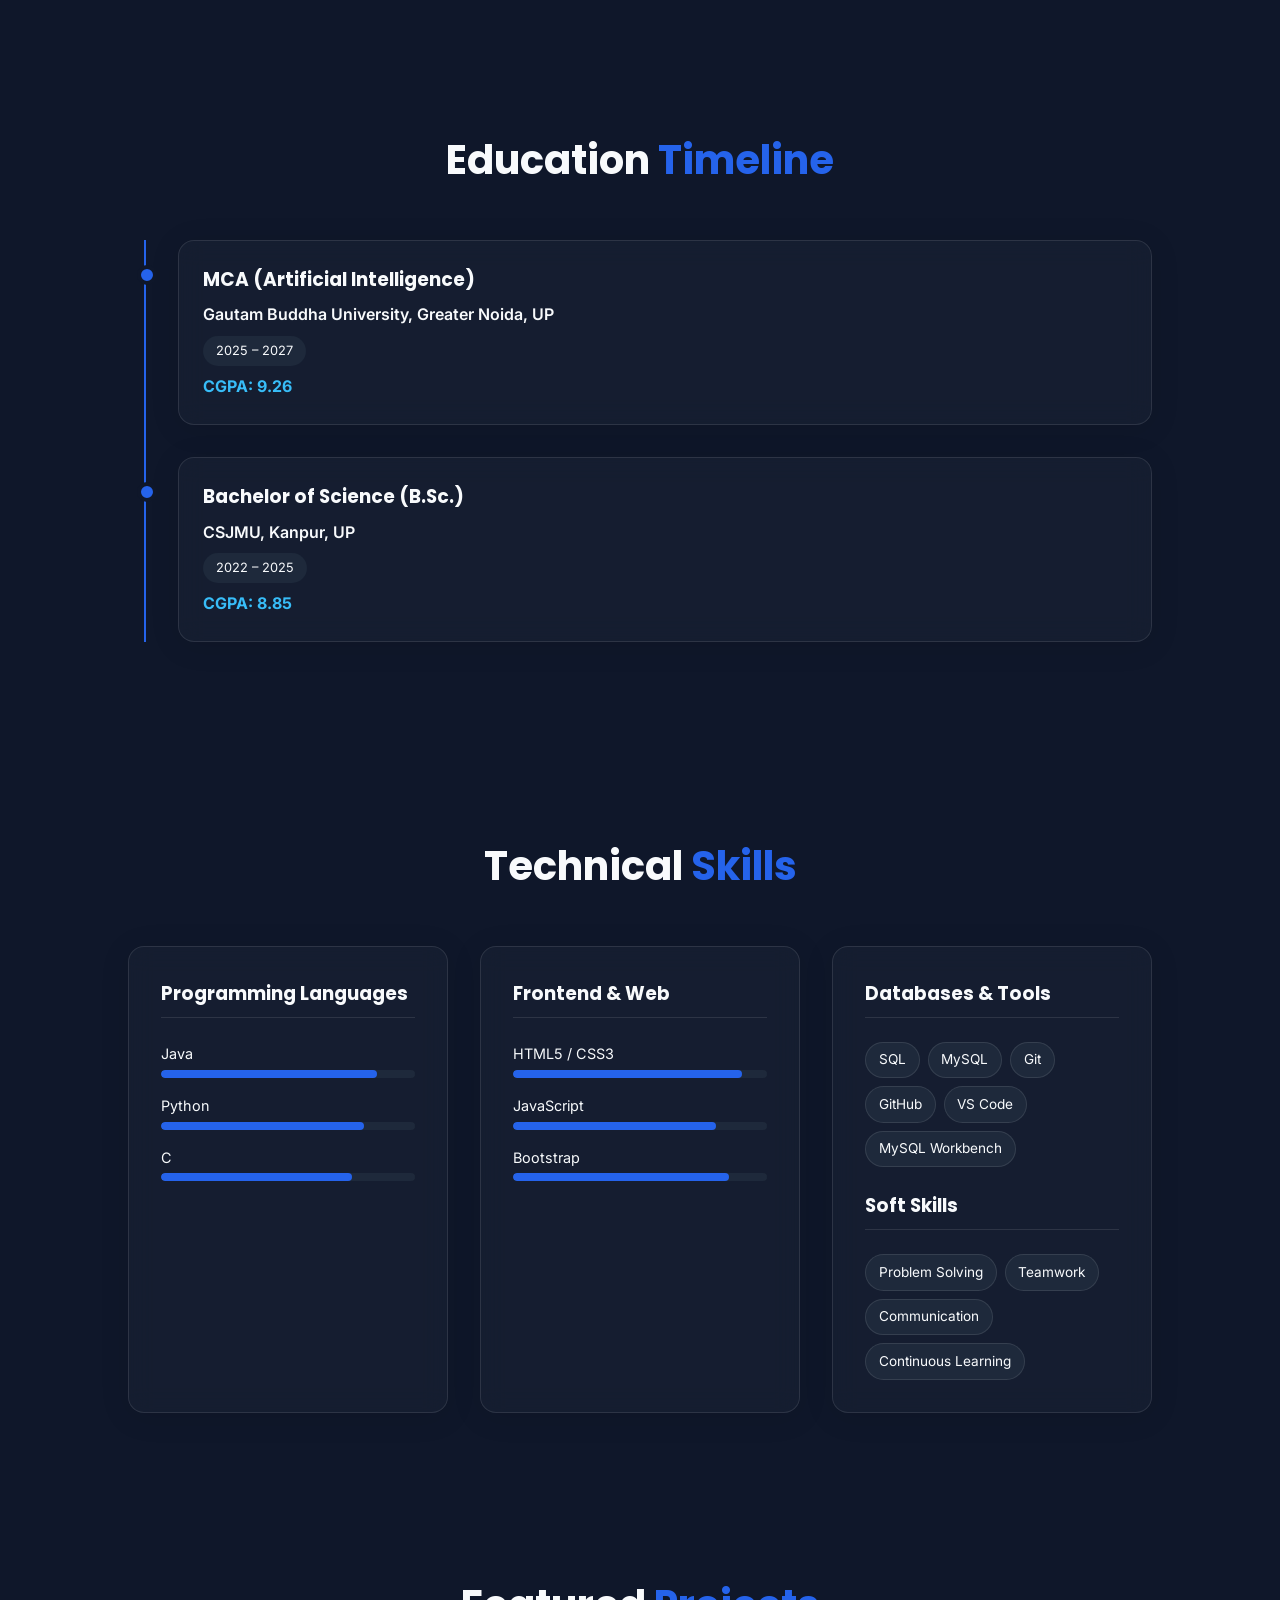
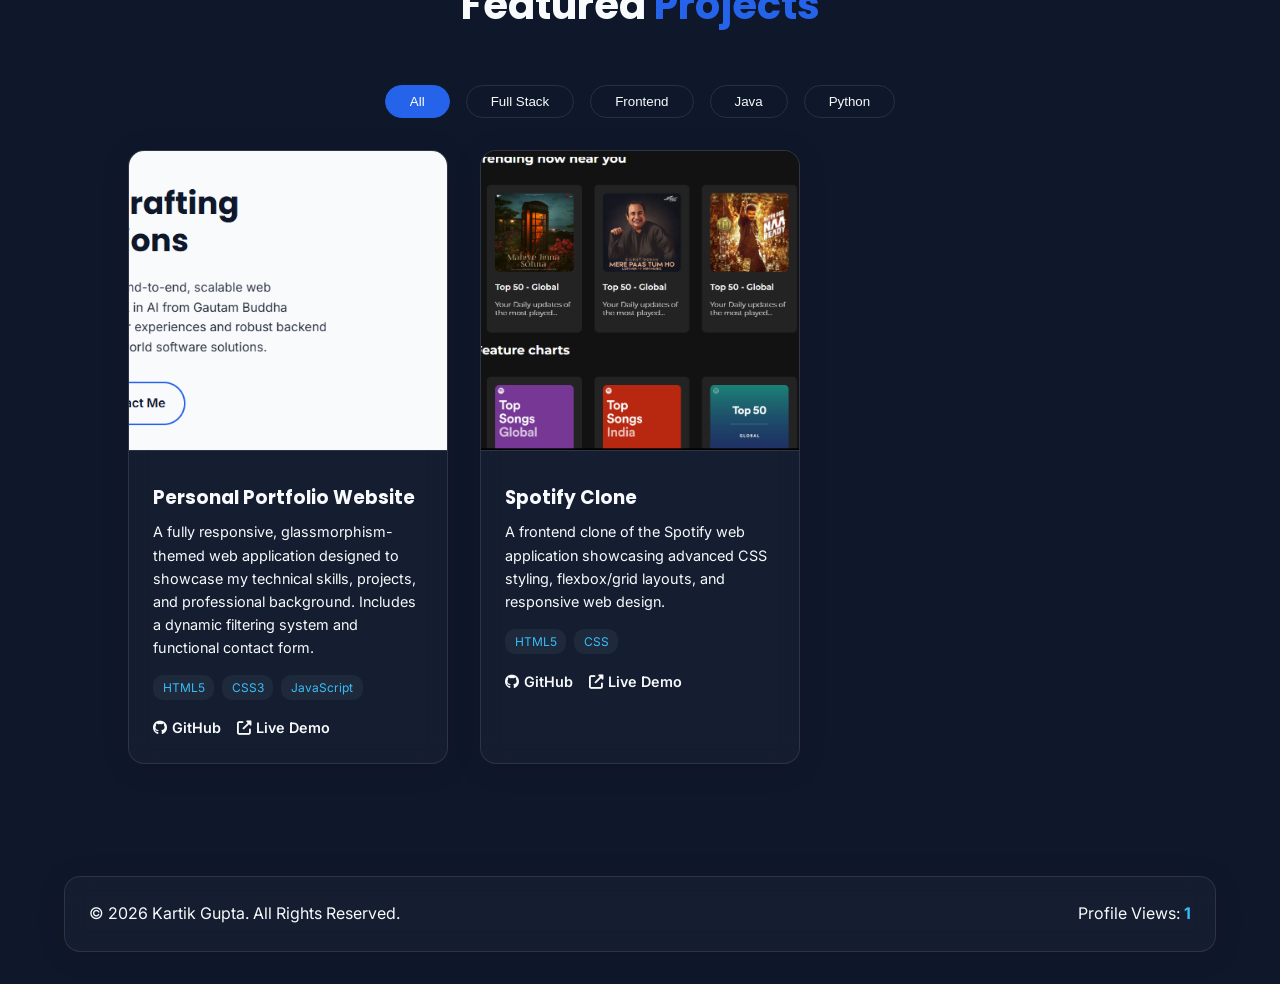
==== commit c71484e3: "Add Spotify clone" ====
--- a/index.html
+++ b/index.html
@@ -1,13 +1,17 @@
 <!DOCTYPE html>
 <html lang="en">
+
 <head>
     <meta charset="UTF-8">
     <meta name="viewport" content="width=device-width, initial-scale=1.0">
     <title>Kartik Gupta | Full Stack Developer</title>
-    <link href="https://fonts.googleapis.com/css2?family=Inter:wght@300;400;600&family=Poppins:wght@400;500;700&display=swap" rel="stylesheet">
+    <link
+        href="https://fonts.googleapis.com/css2?family=Inter:wght@300;400;600&family=Poppins:wght@400;500;700&display=swap"
+        rel="stylesheet">
     <link rel="stylesheet" href="https://cdnjs.cloudflare.com/ajax/libs/font-awesome/6.4.0/css/all.min.css">
     <link rel="stylesheet" href="style.css">
 </head>
+
 <body>
     <header>
         <nav class="navbar glass-effect">
@@ -32,7 +36,10 @@
             <h3 class="subtitle">Hello, I'm Kartik Gupta</h3>
             <h1 class="title"><span id="typing-text"></span></h1>
             <p class="intro">
-                I am a passionate <strong>Full Stack Developer</strong> dedicated to building end-to-end, scalable web applications. While my academic background includes an MCA in AI from Gautam Buddha University, my true drive lies in crafting seamless frontend user experiences and robust backend systems. I thrive on turning complex ideas into efficient, real-world software solutions.
+                I am a passionate <strong>Full Stack Developer</strong> dedicated to building end-to-end, scalable web
+                applications. While my academic background includes an MCA in AI from Gautam Buddha University, my true
+                drive lies in crafting seamless frontend user experiences and robust backend systems. I thrive on
+                turning complex ideas into efficient, real-world software solutions.
             </p>
             <div class="hero-buttons">
                 <a href="#" class="btn btn-primary" download><i class="fas fa-download"></i> Download Resume</a>
@@ -40,7 +47,8 @@
                 <a href="#contact" class="btn btn-outline">Contact Me</a>
             </div>
             <div class="social-links">
-                <a href="https://www.linkedin.com/in/kartik-gupta-987413374" target="_blank"><i class="fab fa-linkedin"></i></a>
+                <a href="https://www.linkedin.com/in/kartik-gupta-987413374" target="_blank"><i
+                        class="fab fa-linkedin"></i></a>
                 <a href="https://github.com/Kartikgupta00" target="_blank"><i class="fab fa-github"></i></a>
                 <a href="mailto:guptakartik683@gmail.com"><i class="fas fa-envelope"></i></a>
             </div>
@@ -56,8 +64,12 @@
         <h2 class="section-title">About <span>Me</span></h2>
         <div class="about-grid">
             <div class="about-card glass-effect">
-                <p>My name is Kartik Gupta, and I am currently pursuing a Master of Computer Applications (MCA) with a specialization in Artificial Intelligence. I have a strong interest in software development, particularly Full Stack Web Development.</p>
-                <p>During my academic journey, I have worked on developing my technical skills in programming, databases, and web technologies. I am looking for opportunities where I can apply my knowledge, gain industry experience, and contribute to real-world projects.</p>
+                <p>My name is Kartik Gupta, and I am currently pursuing a Master of Computer Applications (MCA) with a
+                    specialization in Artificial Intelligence. I have a strong interest in software development,
+                    particularly Full Stack Web Development.</p>
+                <p>During my academic journey, I have worked on developing my technical skills in programming,
+                    databases, and web technologies. I am looking for opportunities where I can apply my knowledge, gain
+                    industry experience, and contribute to real-world projects.</p>
             </div>
             <div class="about-card glass-effect strengths-card">
                 <h3>Strengths</h3>
@@ -71,7 +83,8 @@
             </div>
             <div class="about-card glass-effect goal-card">
                 <h3>Career Goal</h3>
-                <p>To become a skilled Full Stack Developer and contribute to innovative software solutions while continuously improving technical expertise.</p>
+                <p>To become a skilled Full Stack Developer and contribute to innovative software solutions while
+                    continuously improving technical expertise.</p>
             </div>
         </div>
     </section>
@@ -101,24 +114,50 @@
         <div class="skills-grid">
             <div class="skill-category glass-effect">
                 <h3>Programming Languages</h3>
-                <div class="skill-bar"><span class="skill-name">Java</span><div class="progress"><div class="progress-fill" style="width: 85%;"></div></div></div>
-                <div class="skill-bar"><span class="skill-name">Python</span><div class="progress"><div class="progress-fill" style="width: 80%;"></div></div></div>
-                <div class="skill-bar"><span class="skill-name">C</span><div class="progress"><div class="progress-fill" style="width: 75%;"></div></div></div>
+                <div class="skill-bar"><span class="skill-name">Java</span>
+                    <div class="progress">
+                        <div class="progress-fill" style="width: 85%;"></div>
+                    </div>
+                </div>
+                <div class="skill-bar"><span class="skill-name">Python</span>
+                    <div class="progress">
+                        <div class="progress-fill" style="width: 80%;"></div>
+                    </div>
+                </div>
+                <div class="skill-bar"><span class="skill-name">C</span>
+                    <div class="progress">
+                        <div class="progress-fill" style="width: 75%;"></div>
+                    </div>
+                </div>
             </div>
             <div class="skill-category glass-effect">
                 <h3>Frontend & Web</h3>
-                <div class="skill-bar"><span class="skill-name">HTML5 / CSS3</span><div class="progress"><div class="progress-fill" style="width: 90%;"></div></div></div>
-                <div class="skill-bar"><span class="skill-name">JavaScript</span><div class="progress"><div class="progress-fill" style="width: 80%;"></div></div></div>
-                <div class="skill-bar"><span class="skill-name">Bootstrap</span><div class="progress"><div class="progress-fill" style="width: 85%;"></div></div></div>
+                <div class="skill-bar"><span class="skill-name">HTML5 / CSS3</span>
+                    <div class="progress">
+                        <div class="progress-fill" style="width: 90%;"></div>
+                    </div>
+                </div>
+                <div class="skill-bar"><span class="skill-name">JavaScript</span>
+                    <div class="progress">
+                        <div class="progress-fill" style="width: 80%;"></div>
+                    </div>
+                </div>
+                <div class="skill-bar"><span class="skill-name">Bootstrap</span>
+                    <div class="progress">
+                        <div class="progress-fill" style="width: 85%;"></div>
+                    </div>
+                </div>
             </div>
             <div class="skill-category glass-effect">
                 <h3>Databases & Tools</h3>
                 <div class="skill-tags">
-                    <span>SQL</span> <span>MySQL</span> <span>Git</span> <span>GitHub</span> <span>VS Code</span> <span>MySQL Workbench</span>
+                    <span>SQL</span> <span>MySQL</span> <span>Git</span> <span>GitHub</span> <span>VS Code</span>
+                    <span>MySQL Workbench</span>
                 </div>
                 <h3 class="mt-4">Soft Skills</h3>
                 <div class="skill-tags">
-                    <span>Problem Solving</span> <span>Teamwork</span> <span>Communication</span> <span>Continuous Learning</span>
+                    <span>Problem Solving</span> <span>Teamwork</span> <span>Communication</span> <span>Continuous
+                        Learning</span>
                 </div>
             </div>
         </div>
@@ -134,19 +173,44 @@
             <button class="filter-btn" data-filter="python">Python</button>
         </div>
 
-        <div class="project-card glass-effect" data-category="frontend">
-            <img src="assets/images/livephoto.png" alt="Personal Portfolio Project" style="width: 100%; height: 300px; object-fit: cover; object-position: top;">
-            <div class="project-content">
-            <h3>Personal Portfolio Website</h3>
-            <p>A fully responsive, glassmorphism-themed web application designed to showcase my technical skills, projects, and professional background. Includes a dynamic filtering system and functional contact form.</p>
-            <div class="tech-stack"><span>HTML5</span> <span>CSS3</span> <span>JavaScript</span></div>
-            <div class="project-links">
-            <a href="https://github.com/Kartikgupta00" target="_blank"><i class="fab fa-github"></i> GitHub</a>
-            <a href="https://kartikgupta-port-folio.netlify.app" target="_blank"><i class="fas fa-external-link-alt"></i> Live Demo</a>
-        </div>
-    </div>
-</div>
-        
+        <div class="project-grid">
+
+            <div class="project-card glass-effect" data-category="frontend">
+                <div><img src="assets/images/livephoto.png" alt="Personal Portfolio Project"
+                        style="width: 100%; height: 300px; object-fit: cover; object-position: top;">
+                    <div class="project-content">
+                        <h3>Personal Portfolio Website</h3>
+                        <p>A fully responsive, glassmorphism-themed web application designed to showcase my technical
+                            skills, projects, and professional background. Includes a dynamic filtering system and
+                            functional contact form.</p>
+                        <div class="tech-stack"><span>HTML5</span> <span>CSS3</span> <span>JavaScript</span></div>
+                        <div class="project-links">
+                            <a href="https://github.com/Kartikgupta00" target="_blank"><i class="fab fa-github"></i>
+                                GitHub</a>
+                            <a href="https://kartikgupta-port-folio.netlify.app" target="_blank"><i
+                                    class="fas fa-external-link-alt"></i> Live Demo</a>
+                        </div>
+                    </div>
+                </div>
+            </div>
+            <div class="project-card glass-effect" data-category="frontend">
+                <div><img src="assets/images/Spotify.png" alt="Personal Portfolio Project"
+                        style="width: 100%; height: 300px; object-fit: cover; object-position: top;">
+                    <div class="project-content">
+                        <h3>Spotify Clone</h3>
+                        <p>A frontend clone of the Spotify web application showcasing advanced CSS styling, flexbox/grid layouts, and responsive web design.</p>
+                        <div class="tech-stack"><span>HTML5</span> <span>CSS</span></div>
+                        <div class="project-links">
+                            <a href="https://github.com/Kartikgupta00" target="_blank"><i class="fab fa-github"></i>
+                                GitHub</a>
+                            <a href="https://kartikgupta00.github.io/Mini-HTML-CSS-Project2/" target="_blank"><i
+                                    class="fas fa-external-link-alt"></i> Live Demo</a>
+                        </div>
+                    </div>
+                </div>
+            </div>
+        </div>
+
         <!-- <div class="project-grid">
             <div class="project-card glass-effect" data-category="fullstack">
                 <img src="https://via.placeholder.com/300x200" alt="Project 1">
@@ -247,4 +311,5 @@
 
     <script src="script.js"></script>
 </body>
+
 </html>
